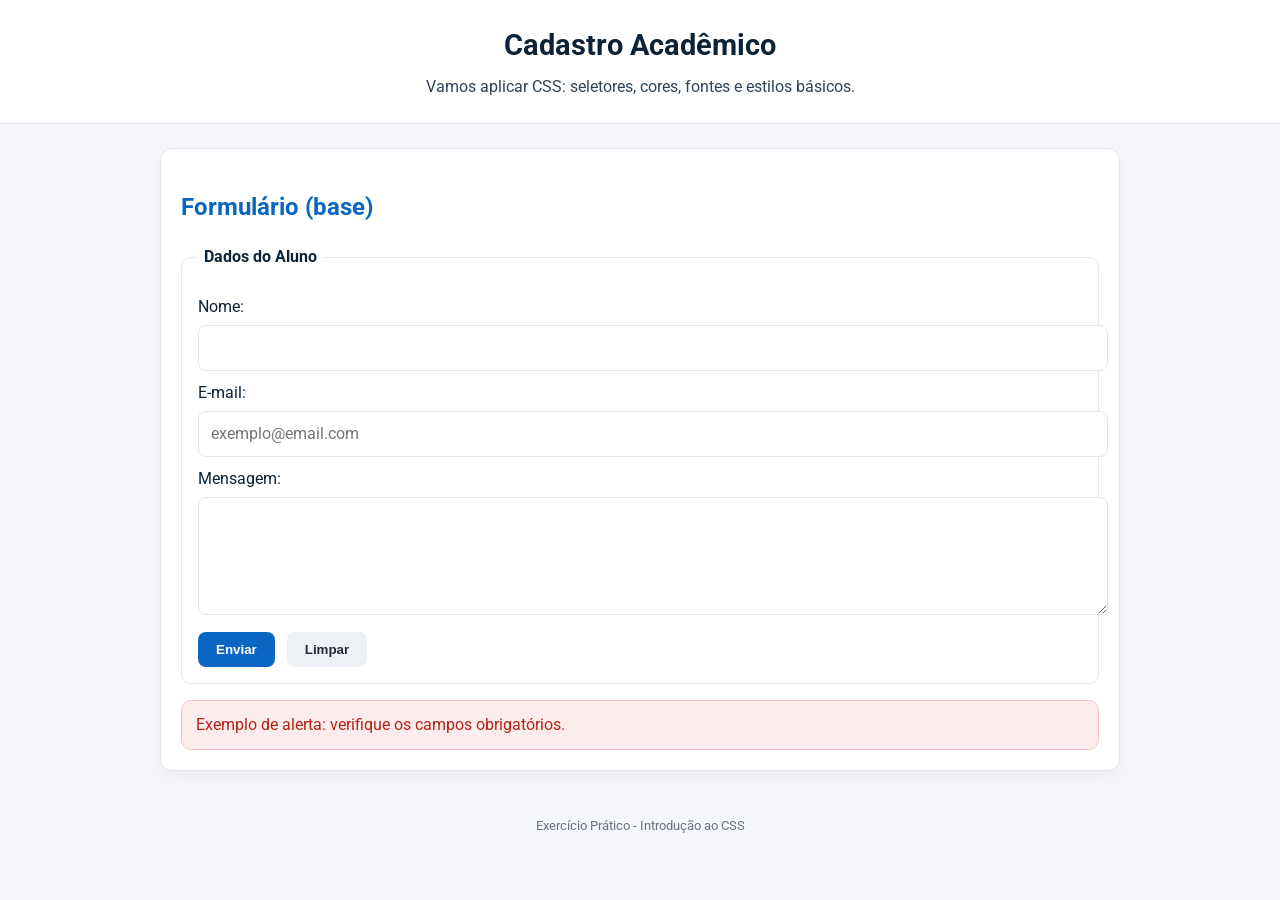
==== Lab_CSS_Intro/index.html @ 65a800f1 "Site Estilizado Recebemos esses códigos em HMTL e CSS para testarmos descobrirmos suas diferentes fu" ====
<!DOCTYPE html>
<html lang="pt-BR">

<head>
    <meta charset="UTF-8" />
    <meta name="viewport" content="width=device-width, initial-scale=1" />
    <title>Introdução ao CSS</title>
    <link href="https://fonts.googleapis.com/css2?family=Roboto:wght@400;700&display=swap" rel="stylesheet">
    <link rel="stylesheet" href="style.css" />
</head>

<body>
    <header class="topbar">
        <h1 id="titulo">Cadastro Acadêmico</h1>
        <p class="sub">Vamos aplicar CSS: seletores, cores, fontes e estilos básicos.</p>
    </header>
    <main class="container">
        <section class="card">
            <h2 class="destaque">Formulário (base)</h2>
            <form action="#" method="post">
                <fieldset>
                    <legend>Dados do Aluno</legend>
                    <label for="nome">Nome:</label>
                    <input type="text" id="nome" name="nome" required />
                    <label for="email">E-mail:</label>
                    <input type="email" id="email" name="email" placeholder="exemplo@email.com" />
                    <label for="msg">Mensagem:</label>
                    <textarea id="msg" name="mensagem" rows="4"></textarea>
                    <div class="acoes">
                        <button type="submit">Enviar</button>
                        <button type="reset" class="secundario">Limpar</button>
                    </div>
                </fieldset>
            </form>
            <div class="alerta" role="alert">
                Exemplo de alerta: verifique os campos obrigatórios.
            </div>
        </section>
    </main>
    <footer class="rodape">
        <small>Exercício Prático - Introdução ao CSS</small>
    </footer>
</body>

</html>
---- Lab_CSS_Intro/style.css ----
* RESET+TOKENS */ * {
    box-sizing: border-box;
}

:root {
    --cor-primaria: #0a66c2;
    --cor-escuro: #0b2239;
    --cor-fundo: #f5f7fb;
    --cor-borda: #e3e6ee;
    --cor-erro: #b42318;
}

/* TIPOGRAFIA GLOBAL */
html,
body {
    margin: 0;
    padding: 0;
    font-family: 'Roboto', system-ui, -apple-system, Segoe UI, Helvetica, Arial, sans-serif;
    color: var(--cor-escuro);
    background: var(--cor-fundo);
    line-height: 1.5;
}

/* TOPO */
.topbar {
    padding: 24px 16px;
    text-align: center;
    background: #fff;
    border-bottom: 1px solid var(--cor-borda);
}

#titulo {
    margin: 0;
    font-size: 1.8rem;
}

.sub {
    margin: 8px 0 0;
    opacity: 0.85;
}

/* CONTAINER E CARD */
.container {
    width: min(100% - 32px, 960px);
    margin: 24px auto;
}

.card {
    background: #fff;
    border: 1px solid var(--cor-borda);
    border-radius: 12px;
    padding: 20px;
    box-shadow: 0 6px 18px rgba(0, 0, 0, .04);
}

.destaque {
    color: var(--cor-primaria);
}

/* FORMULÁRIO */
form fieldset {
    border: 1px solid var(--cor-borda);
    border-radius: 10px;
    padding: 16px;
    margin: 0 0 16px;
}

legend {
    font-weight: 700;
    padding: 0 6px;
}

label {
    display: block;
    margin: 10px 0 6px;
}

input,
select,
textarea {
    width: 100%;
    padding: 10px 12px;
    border: 1px solid var(--cor-borda);
    border-radius: 8px;
    background: #fff;
    font: inherit;
}

/* foco acessível */
input:focus,
select:focus,
textarea:focus {
    outline: 3px solid rgba(10, 102, 194, .2);
    border-color: var(--cor-primaria);
}

/* botões */
.acoes {
    display: flex;
    gap: 12px;
    margin-top: 10px;
}

button {
    cursor: pointer;
    border: none;
    padding: 10px 18px;
    border-radius: 8px;
    font-weight: 700;
    background: var(--cor-primaria);
    color: #fff;
}

button:hover {
    filter: brightness(0.95);
}

button.secundario {
    background: #eef2f7;
    color: #1f2a37;
}

/* alerta */
.alerta {
    margin-top: 8px;
    padding: 12px 14px;
    border-radius: 10px;
    border: 1px solid #f1c4c1;
    background: #fdecec;
    color: var(--cor-erro);
}

/* rodapé */
.rodape {
    text-align: center;
    padding: 18px 12px;
    color: #6b7280;
}
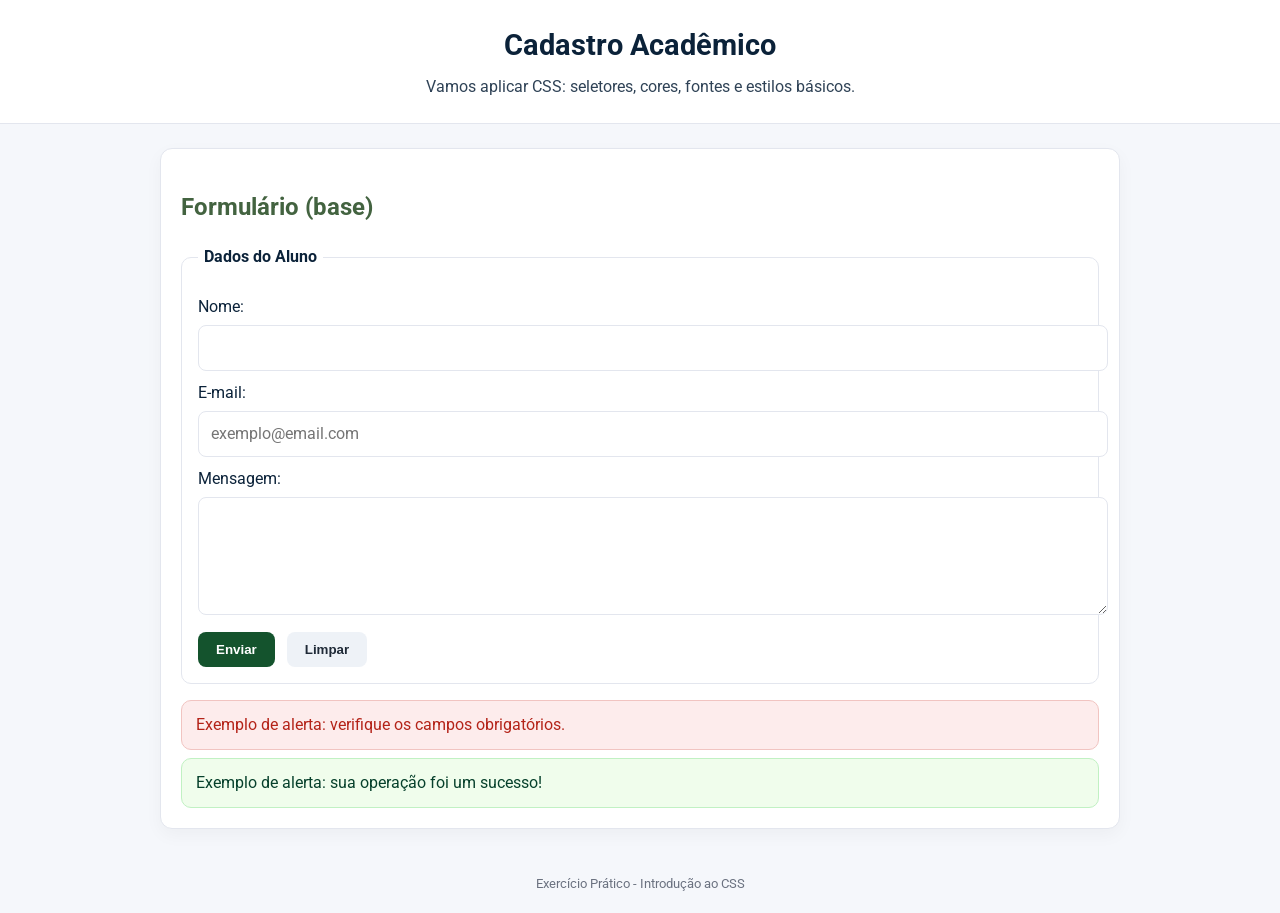
==== commit 161f60f1: "Introdução ao css Nessa aula tivemos o primeiro contato com CSS, e podemos aprender sobre: -Qual é o" ====
--- a/Lab_CSS_Intro/index.html
+++ b/Lab_CSS_Intro/index.html
@@ -35,6 +35,9 @@
             <div class="alerta" role="alert">
                 Exemplo de alerta: verifique os campos obrigatórios.
             </div>
+            <div class="sucesso" role="sucess">
+                Exemplo de alerta: sua operação foi um sucesso!
+            </div>
         </section>
     </main>
     <footer class="rodape">
--- a/Lab_CSS_Intro/style.css
+++ b/Lab_CSS_Intro/style.css
@@ -3,11 +3,12 @@
 }
 
 :root {
-    --cor-primaria: #0a66c2;
+    --cor-primaria: #14532d;
     --cor-escuro: #0b2239;
     --cor-fundo: #f5f7fb;
     --cor-borda: #e3e6ee;
     --cor-erro: #b42318;
+    --cor-sucesso: #06402B;
 }
 
 /* TIPOGRAFIA GLOBAL */
@@ -54,7 +55,7 @@
 }
 
 .destaque {
-    color: var(--cor-primaria);
+    color: hsl(116, 21%, 32%);
 }
 
 /* FORMULÁRIO */
@@ -94,6 +95,11 @@
     border-color: var(--cor-primaria);
 }
 
+input:hover{
+    border-color: #000203;
+    /* cursor: pointer; */
+}
+
 /* botões */
 .acoes {
     display: flex;
@@ -130,6 +136,15 @@
     color: var(--cor-erro);
 }
 
+.sucesso {
+    margin-top: 8px;
+    padding: 12px 14px;
+    border-radius: 10px;
+    border: 1px solid #c1f1c3;
+    background: #f0fdec;
+    color: var(--cor-sucesso);
+}
+
 /* rodapé */
 .rodape {
     text-align: center;
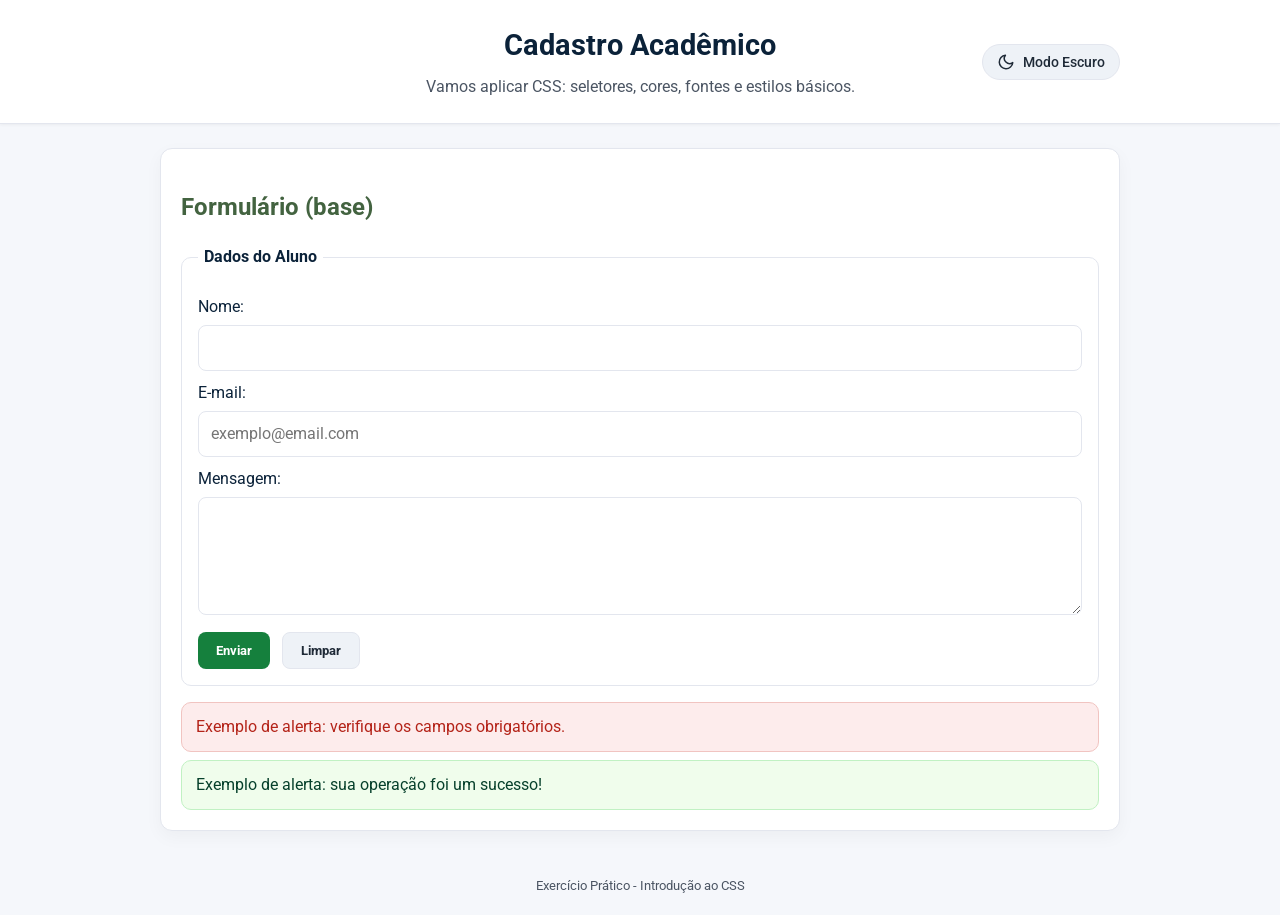
==== commit 10ea6214: "inserindo modo noturno colocando modo noturno no meu protótipo web" ====
--- a/Lab_CSS_Intro/index.html
+++ b/Lab_CSS_Intro/index.html
@@ -5,14 +5,49 @@
     <meta charset="UTF-8" />
     <meta name="viewport" content="width=device-width, initial-scale=1" />
     <title>Introdução ao CSS</title>
+    <!-- Script imediato para aplicar o tema salvo sem efeito de piscar (FOUC) -->
+    <script>
+        (function () {
+            const savedTheme = localStorage.getItem('theme');
+            const prefersDark = window.matchMedia && window.matchMedia('(prefers-color-scheme: dark)').matches;
+            if (savedTheme === 'dark' || (!savedTheme && prefersDark)) {
+                document.documentElement.setAttribute('data-theme', 'dark');
+            }
+        })();
+    </script>
     <link href="https://fonts.googleapis.com/css2?family=Roboto:wght@400;700&display=swap" rel="stylesheet">
     <link rel="stylesheet" href="style.css" />
 </head>
 
 <body>
     <header class="topbar">
-        <h1 id="titulo">Cadastro Acadêmico</h1>
-        <p class="sub">Vamos aplicar CSS: seletores, cores, fontes e estilos básicos.</p>
+        <div class="topbar-wrapper">
+            <div class="header-titles">
+                <h1 id="titulo">Cadastro Acadêmico</h1>
+                <p class="sub">Vamos aplicar CSS: seletores, cores, fontes e estilos básicos.</p>
+            </div>
+            <button id="theme-toggle" class="theme-toggle-btn" type="button" aria-label="Mudar para modo noturno" title="Mudar para modo noturno">
+                <span class="theme-icon">
+                    <!-- Ícone de Lua (modo claro) -->
+                    <svg class="icon-moon" xmlns="http://www.w3.org/2000/svg" viewBox="0 0 24 24" fill="none" stroke="currentColor" stroke-width="2" stroke-linecap="round" stroke-linejoin="round">
+                        <path d="M21 12.79A9 9 0 1 1 11.21 3 7 7 0 0 0 21 12.79z"></path>
+                    </svg>
+                    <!-- Ícone de Sol (modo escuro) -->
+                    <svg class="icon-sun" xmlns="http://www.w3.org/2000/svg" viewBox="0 0 24 24" fill="none" stroke="currentColor" stroke-width="2" stroke-linecap="round" stroke-linejoin="round">
+                        <circle cx="12" cy="12" r="5"></circle>
+                        <line x1="12" y1="1" x2="12" y2="3"></line>
+                        <line x1="12" y1="21" x2="12" y2="23"></line>
+                        <line x1="4.22" y1="4.22" x2="5.64" y2="5.64"></line>
+                        <line x1="18.36" y1="18.36" x2="19.78" y2="19.78"></line>
+                        <line x1="1" y1="12" x2="3" y2="12"></line>
+                        <line x1="21" y1="12" x2="23" y2="12"></line>
+                        <line x1="4.22" y1="19.78" x2="5.64" y2="18.36"></line>
+                        <line x1="18.36" y1="5.64" x2="19.78" y2="4.22"></line>
+                    </svg>
+                </span>
+                <span class="theme-toggle-text">Modo Escuro</span>
+            </button>
+        </div>
     </header>
     <main class="container">
         <section class="card">
@@ -43,6 +78,8 @@
     <footer class="rodape">
         <small>Exercício Prático - Introdução ao CSS</small>
     </footer>
+
+    <script src="script.js"></script>
 </body>
 
 </html>
--- a/Lab_CSS_Intro/style.css
+++ b/Lab_CSS_Intro/style.css
@@ -1,14 +1,87 @@
-* RESET+TOKENS */ * {
+/* RESET + TOKENS */
+* {
     box-sizing: border-box;
 }
 
 :root {
-    --cor-primaria: #14532d;
-    --cor-escuro: #0b2239;
+    /* Tema Claro (Padrão) */
+    --cor-primaria: #15803d;
+    --cor-primaria-hover: #166534;
+    --cor-texto: #0b2239;
+    --cor-subtexto: #4b5563;
     --cor-fundo: #f5f7fb;
+    --cor-superficie: #ffffff;
     --cor-borda: #e3e6ee;
+    --cor-input-fundo: #ffffff;
+    --cor-input-texto: #0b2239;
+    --cor-input-hover: #000203;
+    --cor-focus-ring: rgba(21, 128, 61, 0.2);
+
+    --cor-destaque: hsl(116, 21%, 32%);
+
+    --cor-secundario-fundo: #eef2f7;
+    --cor-secundario-texto: #1f2a37;
+    --cor-secundario-hover: #e2e8f0;
+
     --cor-erro: #b42318;
-    --cor-sucesso: #06402B;
+    --cor-erro-fundo: #fdecec;
+    --cor-erro-borda: #f1c4c1;
+
+    --cor-sucesso: #06402b;
+    --cor-sucesso-fundo: #f0fdec;
+    --cor-sucesso-borda: #c1f1c3;
+
+    --sombra-card: 0 6px 18px rgba(0, 0, 0, 0.04);
+    --sombra-header: 0 1px 3px rgba(0, 0, 0, 0.05);
+
+    /* Variáveis legadas para compatibilidade */
+    --cor-escuro: var(--cor-texto);
+}
+
+[data-theme="dark"] {
+    /* Tema Noturno */
+    --cor-primaria: #22c55e;
+    --cor-primaria-hover: #16a34a;
+    --cor-texto: #f1f5f9;
+    --cor-subtexto: #94a3b8;
+    --cor-fundo: #0f172a;
+    --cor-superficie: #1e293b;
+    --cor-borda: #334155;
+    --cor-input-fundo: #0f172a;
+    --cor-input-texto: #f8fafc;
+    --cor-input-hover: #64748b;
+    --cor-focus-ring: rgba(34, 197, 94, 0.25);
+
+    --cor-destaque: #4ade80;
+
+    --cor-secundario-fundo: #334155;
+    --cor-secundario-texto: #f1f5f9;
+    --cor-secundario-hover: #475569;
+
+    --cor-erro: #f87171;
+    --cor-erro-fundo: rgba(239, 68, 68, 0.12);
+    --cor-erro-borda: rgba(239, 68, 68, 0.3);
+
+    --cor-sucesso: #4ade80;
+    --cor-sucesso-fundo: rgba(34, 197, 94, 0.12);
+    --cor-sucesso-borda: rgba(34, 197, 94, 0.3);
+
+    --sombra-card: 0 8px 24px rgba(0, 0, 0, 0.35);
+    --sombra-header: 0 2px 8px rgba(0, 0, 0, 0.3);
+}
+
+/* Transições suaves ao alternar de tema */
+body,
+.topbar,
+.card,
+fieldset,
+input,
+select,
+textarea,
+button,
+.alerta,
+.sucesso {
+    transition: background-color 0.25s ease, color 0.25s ease, border-color 0.25s ease, box-shadow 0.25s ease;
 }
 
 /* TIPOGRAFIA GLOBAL */
@@ -17,45 +90,137 @@
     margin: 0;
     padding: 0;
     font-family: 'Roboto', system-ui, -apple-system, Segoe UI, Helvetica, Arial, sans-serif;
-    color: var(--cor-escuro);
+    color: var(--cor-texto);
     background: var(--cor-fundo);
     line-height: 1.5;
+    min-height: 100vh;
+    display: flex;
+    flex-direction: column;
 }
 
 /* TOPO */
 .topbar {
+    position: relative;
     padding: 24px 16px;
-    text-align: center;
-    background: #fff;
+    background: var(--cor-superficie);
     border-bottom: 1px solid var(--cor-borda);
+    box-shadow: var(--sombra-header);
+}
+
+.topbar-wrapper {
+    max-width: 960px;
+    margin: 0 auto;
+    display: flex;
+    flex-direction: column;
+    align-items: center;
+    justify-content: center;
+    position: relative;
 }
 
 #titulo {
     margin: 0;
     font-size: 1.8rem;
+    color: var(--cor-texto);
+    text-align: center;
 }
 
 .sub {
     margin: 8px 0 0;
-    opacity: 0.85;
+    color: var(--cor-subtexto);
+    text-align: center;
+}
+
+/* BOTÃO DE ALTERNÂNCIA DE MODO NOTURNO */
+.theme-toggle-btn {
+    position: absolute;
+    right: 0;
+    top: 50%;
+    transform: translateY(-50%);
+    display: inline-flex;
+    align-items: center;
+    gap: 8px;
+    padding: 8px 14px;
+    border-radius: 20px;
+    border: 1px solid var(--cor-borda);
+    background: var(--cor-secundario-fundo);
+    color: var(--cor-secundario-texto);
+    font-family: inherit;
+    font-size: 0.875rem;
+    font-weight: 500;
+    cursor: pointer;
+}
+
+.theme-toggle-btn:hover {
+    background: var(--cor-secundario-hover);
+    transform: translateY(-50%) scale(1.02);
+}
+
+.theme-toggle-btn:focus-visible {
+    outline: none;
+    box-shadow: 0 0 0 3px var(--cor-focus-ring);
+}
+
+.theme-icon {
+    width: 18px;
+    height: 18px;
+    display: flex;
+    align-items: center;
+    justify-content: center;
+}
+
+.theme-icon svg {
+    width: 100%;
+    height: 100%;
+}
+
+/* Controle de visibilidade dos ícones de Sol/Lua */
+.icon-sun {
+    display: none;
+}
+
+.icon-moon {
+    display: block;
+}
+
+[data-theme="dark"] .icon-sun {
+    display: block;
+    color: #facc15; /* Tom suave dourado para o sol */
+}
+
+[data-theme="dark"] .icon-moon {
+    display: none;
+}
+
+/* Responsividade do cabeçalho em telas menores */
+@media (max-width: 768px) {
+    .theme-toggle-btn {
+        position: static;
+        transform: none;
+        margin-top: 16px;
+    }
+
+    .theme-toggle-btn:hover {
+        transform: scale(1.02);
+    }
 }
 
 /* CONTAINER E CARD */
 .container {
     width: min(100% - 32px, 960px);
     margin: 24px auto;
+    flex: 1;
 }
 
 .card {
-    background: #fff;
+    background: var(--cor-superficie);
     border: 1px solid var(--cor-borda);
     border-radius: 12px;
     padding: 20px;
-    box-shadow: 0 6px 18px rgba(0, 0, 0, .04);
+    box-shadow: var(--sombra-card);
 }
 
 .destaque {
-    color: hsl(116, 21%, 32%);
+    color: var(--cor-destaque);
 }
 
 /* FORMULÁRIO */
@@ -69,11 +234,13 @@
 legend {
     font-weight: 700;
     padding: 0 6px;
+    color: var(--cor-texto);
 }
 
 label {
     display: block;
     margin: 10px 0 6px;
+    color: var(--cor-texto);
 }
 
 input,
@@ -83,7 +250,8 @@
     padding: 10px 12px;
     border: 1px solid var(--cor-borda);
     border-radius: 8px;
-    background: #fff;
+    background: var(--cor-input-fundo);
+    color: var(--cor-input-texto);
     font: inherit;
 }
 
@@ -91,13 +259,14 @@
 input:focus,
 select:focus,
 textarea:focus {
-    outline: 3px solid rgba(10, 102, 194, .2);
+    outline: none;
+    box-shadow: 0 0 0 3px var(--cor-focus-ring);
     border-color: var(--cor-primaria);
 }
 
-input:hover{
-    border-color: #000203;
-    /* cursor: pointer; */
+input:hover,
+textarea:hover {
+    border-color: var(--cor-input-hover);
 }
 
 /* botões */
@@ -115,6 +284,7 @@
     font-weight: 700;
     background: var(--cor-primaria);
     color: #fff;
+    font-family: inherit;
 }
 
 button:hover {
@@ -122,8 +292,13 @@
 }
 
 button.secundario {
-    background: #eef2f7;
-    color: #1f2a37;
+    background: var(--cor-secundario-fundo);
+    color: var(--cor-secundario-texto);
+    border: 1px solid var(--cor-borda);
+}
+
+button.secundario:hover {
+    background: var(--cor-secundario-hover);
 }
 
 /* alerta */
@@ -131,8 +306,8 @@
     margin-top: 8px;
     padding: 12px 14px;
     border-radius: 10px;
-    border: 1px solid #f1c4c1;
-    background: #fdecec;
+    border: 1px solid var(--cor-erro-borda);
+    background: var(--cor-erro-fundo);
     color: var(--cor-erro);
 }
 
@@ -140,8 +315,8 @@
     margin-top: 8px;
     padding: 12px 14px;
     border-radius: 10px;
-    border: 1px solid #c1f1c3;
-    background: #f0fdec;
+    border: 1px solid var(--cor-sucesso-borda);
+    background: var(--cor-sucesso-fundo);
     color: var(--cor-sucesso);
 }
 
@@ -149,5 +324,6 @@
 .rodape {
     text-align: center;
     padding: 18px 12px;
-    color: #6b7280;
+    color: var(--cor-subtexto);
+    margin-top: auto;
 }
